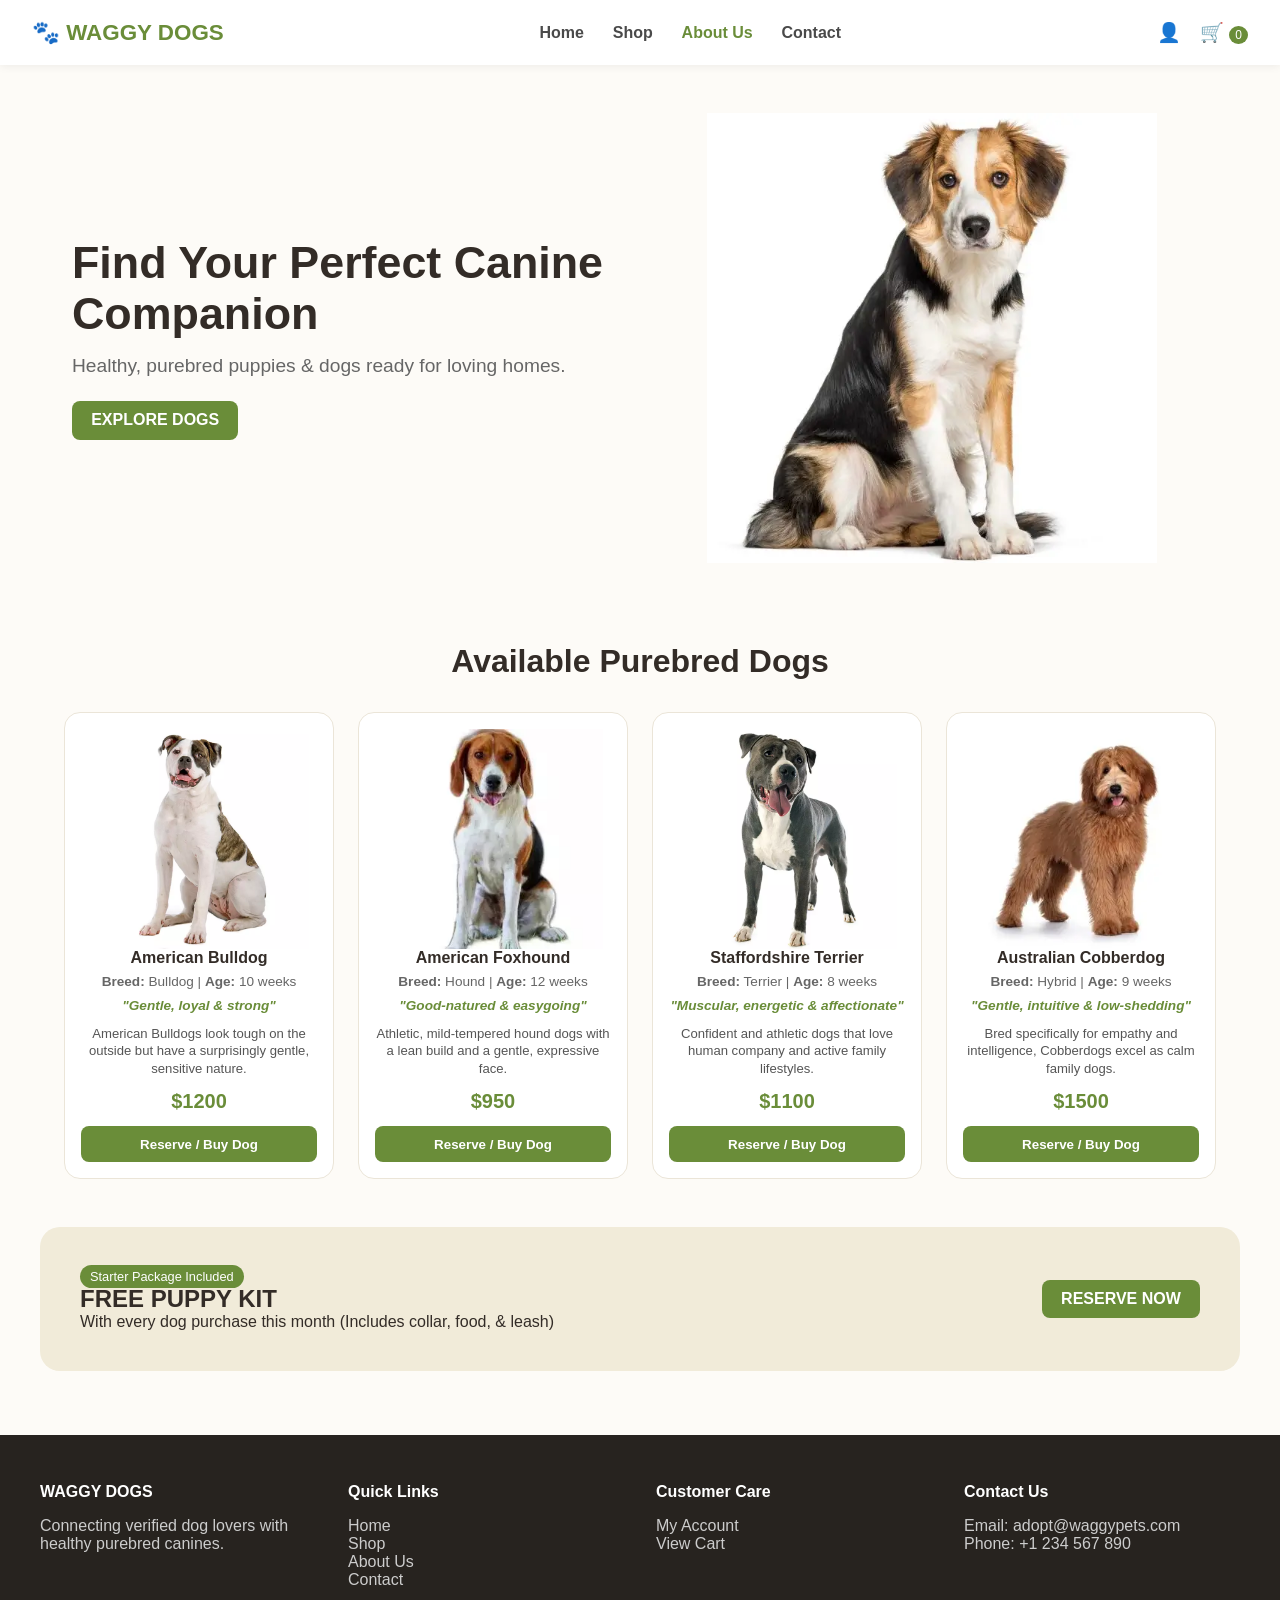
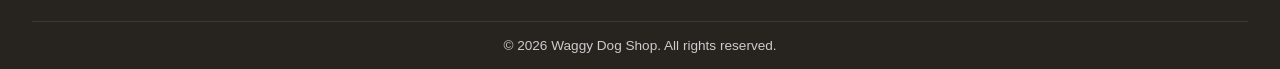
==== index.html @ 9242dd4b "Initial commit - pet shop website" ====
<!DOCTYPE html>
<html lang="en">

<head>
  <meta charset="UTF-8">
  <meta name="viewport" content="width=device-width, initial-scale=1.0">
  <title>WAGGY - Find & Buy Purebred Dogs</title>
  <link rel="stylesheet" href="css/style.css">
</head>

<body>

  <!-- Navigation Bar -->
  <nav class="navbar">
  <!-- 1. Logo -->
  <a href="index.html" class="logo">🐾 WAGGY DOGS</a>

  <!-- 2. Nav Links (Hidden on mobile) -->
  <ul class="nav-links" id="nav-links">
    <li><a href="index.html">Home</a></li>
    <li><a href="shop.html">Shop</a></li>
    <li><a href="about.html" class="active">About Us</a></li>
    <li><a href="contact.html">Contact</a></li>
  </ul>

  <!-- 3. Navigation Controls Wrapper -->
  <div class="nav-controls">
    <!-- Icons (User & Cart) -->
    <div class="nav-icons">
      <a href="login.html" title="Account">👤</a>
      <a href="cart.html" title="Cart">🛒 <span class="cart-badge" id="cart-count">0</span></a>
    </div>

    <!-- Menu Toggle Button (Rightmost position) -->
    <button class="menu-toggle" id="mobile-menu-btn" aria-label="Toggle navigation">☰</button>
  </div>
</nav>

  <!-- Hero Section -->
  <section class="hero">
    <div class="hero-text">
      <h1>Find Your Perfect Canine Companion</h1>
      <p>Healthy, purebred puppies & dogs ready for loving homes.</p>
      <a href="shop.html" class="btn-green">EXPLORE DOGS</a>
    </div>
    <div class="hero-img-wrap">
      <img src="images/border-collie.webp" alt="Border Collie Hero">
    </div>
  </section>

  <!-- Available Dogs Grid Section -->
  <section id="dogs-section" class="dogs-container">
    <h2 class="section-title">Available Purebred Dogs</h2>
    <div class="grid-4" id="dog-cards-wrapper">
      <!-- Dog cards rendered dynamically via JS -->
    </div>
  </section>

  <!-- Special Offer Banner -->
  <div class="special-banner">
    <div>
      <span class="offer-badge">Starter Package Included</span>
      <h2>FREE PUPPY KIT</h2>
      <p>With every dog purchase this month (Includes collar, food, & leash)</p>
    </div>
    <a href="shop.html" class="btn-green">RESERVE NOW</a>
  </div>

  <!-- Footer -->
  <footer>
    <div class="footer-content">
      <div class="footer-col">
        <h4>WAGGY DOGS</h4>
        <p>Connecting verified dog lovers with healthy purebred canines.</p>
      </div>
      <div class="footer-col">
        <h4>Quick Links</h4>
        <ul>
          <li><a href="index.html">Home</a></li>
          <li><a href="shop.html">Shop</a></li>
          <li><a href="about.html">About Us</a></li>
          <li><a href="contact.html">Contact</a></li>
        </ul>
      </div>
      <div class="footer-col">
        <h4>Customer Care</h4>
        <ul>
          <li><a href="login.html">My Account</a></li>
          <li><a href="cart.html">View Cart</a></li>
        </ul>
      </div>
      <div class="footer-col">
        <h4>Contact Us</h4>
        <p>Email: adopt@waggypets.com</p>
        <p>Phone: +1 234 567 890</p>
      </div>
    </div>
    <div class="copyright">
      &copy; 2026 Waggy Dog Shop. All rights reserved.
    </div>
  </footer>

  <script src="js/main.js"></script>
</body>

</html>
---- css/style.css ----
/* Layout & Reset */
* {
  box-sizing: border-box;
  margin: 0;
  padding: 0;
  font-family: 'Segoe UI', Tahoma, Geneva, Verdana, sans-serif;
}

body {
  background-color: #fdfbf7;
  color: #332C27;
}

/* Navbar */
.navbar {
  display: flex;
  justify-content: space-between;
  align-items: center;
  padding: 1.2rem 2rem;
  background-color: #ffffff;
  box-shadow: 0 2px 8px rgba(0,0,0,0.06);
  position: sticky;
  top: 0;
  z-index: 1000;
}

.logo {
  font-size: 1.4rem;
  font-weight: 800;
  color: #6A8D39;
  text-decoration: none;
}

.nav-links {
  display: flex;
  list-style: none;
  gap: 1.8rem;
}

.nav-links a {
  text-decoration: none;
  color: #4A4A4A;
  font-weight: 600;
  transition: color 0.2s;
}

.nav-links a.active, .nav-links a:hover {
  color: #6A8D39;
}

.nav-icons {
  display: flex;
  gap: 1.2rem;
  font-size: 1.2rem;
}

.nav-icons a {
  text-decoration: none;
}

.cart-badge {
  background-color: #6A8D39;
  color: white;
  padding: 2px 6px;
  border-radius: 50%;
  font-size: 0.75rem;
}

.menu-toggle {
  display: none;
  background: none;
  border: none;
  font-size: 1.8rem;
  cursor: pointer;
}

/* Hero Section */
.hero {
  display: flex;
  align-items: center;
  justify-content: space-between;
  padding: 3rem 2rem;
  max-width: 1200px;
  margin: 0 auto;
  gap: 2rem;
}

.hero-text {
  flex: 1;
}

.hero-text h1 {
  font-size: 2.8rem;
  color: #332C27;
  margin-bottom: 1rem;
}

.hero-text p {
  font-size: 1.2rem;
  color: #666;
  margin-bottom: 1.5rem;
}

.hero-img-wrap {
  flex: 1;
  display: flex;
  justify-content: center;
  align-items: center;
}

/* FIXED: Changed object-fit from cover to contain so the full hero dog image displays */
.hero-img-wrap img {
  width: 100%;
  max-height: 450px;
  object-fit: contain;
  border-radius: 20px;
}

/* Dog Grid */
.dogs-container {
  max-width: 1200px;
  margin: 2rem auto;
  padding: 0 1.5rem;
}

.section-title {
  text-align: center;
  font-size: 2rem;
  margin-bottom: 2rem;
  color: #332C27;
}

.grid-4 {
  display: grid;
  grid-template-columns: repeat(auto-fill, minmax(250px, 1fr));
  gap: 1.5rem;
}

.card {
  background: #ffffff;
  border: 1px solid #EBE5D8;
  border-radius: 16px;
  padding: 1rem;
  text-align: center;
  display: flex;
  flex-direction: column;
  justify-content: space-between;
  transition: transform 0.2s, box-shadow 0.2s;
}

.card:hover {
  transform: translateY(-4px);
  box-shadow: 0 8px 16px rgba(0,0,0,0.08);
}

.card-img-holder {
  width: 100%;
  height: 220px;
  display: flex;
  align-items: center;
  justify-content: center;
  overflow: hidden;
  background-color: #ffffff;
}

.card-img-holder img {
  max-width: 100%;
  max-height: 100%;
  object-fit: contain; /* Prevents image cropping in grid cards */
  display: block;
  margin: 0 auto;
}

.dog-temperament {
  font-size: 0.85rem;
  color: #6A8D39;
  font-weight: 600;
  margin: 0.2rem 0;
}

.dog-desc {
  font-size: 0.82rem;
  color: #555;
  margin: 0.5rem 0 0.8rem 0;
  line-height: 1.35;
}

.dog-info {
  font-size: 0.85rem;
  color: #666;
  margin: 0.4rem 0;
}

.price {
  font-size: 1.25rem;
  font-weight: 700;
  color: #6A8D39;
  margin-bottom: 0.8rem;
}

.btn-green {
  background-color: #6A8D39;
  color: white;
  padding: 0.65rem 1.2rem;
  border: none;
  border-radius: 8px;
  text-decoration: none;
  font-weight: 600;
  cursor: pointer;
  display: inline-block;
  transition: background 0.2s;
}

.btn-green:hover {
  background-color: #55722d;
}

/* Banner */
.special-banner {
  max-width: 1200px;
  margin: 3rem auto;
  background-color: #f1ebd9;
  padding: 2.5rem;
  border-radius: 20px;
  display: flex;
  justify-content: space-between;
  align-items: center;
}

.offer-badge {
  background-color: #6A8D39;
  color: white;
  font-size: 0.8rem;
  padding: 4px 10px;
  border-radius: 12px;
}

/* Footer */
footer {
  background-color: #27231f;
  color: #ccc;
  padding: 3rem 2rem 1rem;
  margin-top: 4rem;
}

.footer-content {
  max-width: 1200px;
  margin: 0 auto;
  display: grid;
  grid-template-columns: repeat(auto-fit, minmax(200px, 1fr));
  gap: 2rem;
}

.footer-col h4 {
  color: #fff;
  margin-bottom: 1rem;
}

.footer-col ul {
  list-style: none;
}

.footer-col a {
  color: #ccc;
  text-decoration: none;
}

.copyright {
  text-align: center;
  margin-top: 2rem;
  font-size: 0.85rem;
  border-top: 1px solid #3d3732;
  padding-top: 1rem;
}

/* Mobile Responsive */
@media (max-width: 768px) {
  .menu-toggle {
    display: block;
  }

  .nav-links {
    display: none;
    flex-direction: column;
    position: absolute;
    top: 100%;
    left: 0;
    width: 100%;
    background-color: #ffffff;
    padding: 1.5rem;
    box-shadow: 0 4px 8px rgba(0,0,0,0.1);
  }

  .nav-links.active {
    display: flex;
  }

  .hero {
    flex-direction: column;
    text-align: center;
  }

  .hero-img-wrap img {
    max-height: 300px;
  }

  .special-banner {
    flex-direction: column;
    gap: 1.5rem;
    text-align: center;
  }
}

/* Nav Controls Layout */
.nav-controls {
  display: flex;
  align-items: center;
  gap: 1rem;
}

/* Responsive Contact Page Styling */
.contact-container {
  width: 90%;
  max-width: 500px;
  margin: 40px auto;
  padding: 30px 20px;
  background: white;
  border-radius: 15px;
  box-shadow: 0 4px 15px rgba(0, 0, 0, 0.05);
}

.contact-form .form-group {
  margin-bottom: 1rem;
}

.contact-form input,
.contact-form textarea {
  width: 100%;
  padding: 12px 15px;
  border: 1px solid #ccc;
  border-radius: 8px;
  font-size: 0.95rem;
  outline: none;
}

.contact-form input:focus,
.contact-form textarea:focus {
  border-color: #6A8D39;
}

.btn-full {
  width: 100%;
}


/* Responsive Form Container */
.auth-container {
  width: 90%;
  max-width: 400px;
  margin: 60px auto;
  padding: 30px 20px;
  background: #ffffff;
  border-radius: 15px;
  box-shadow: 0 4px 15px rgba(0, 0, 0, 0.05);
  text-align: center;
}

.auth-form .form-group {
  margin-bottom: 1.2rem;
}

.auth-form input {
  width: 100%;
  padding: 12px 15px;
  border: 1px solid #EBE5D8;
  border-radius: 8px;
  font-size: 0.95rem;
  outline: none;
}

.auth-form input:focus {
  border-color: #6A8D39;
}
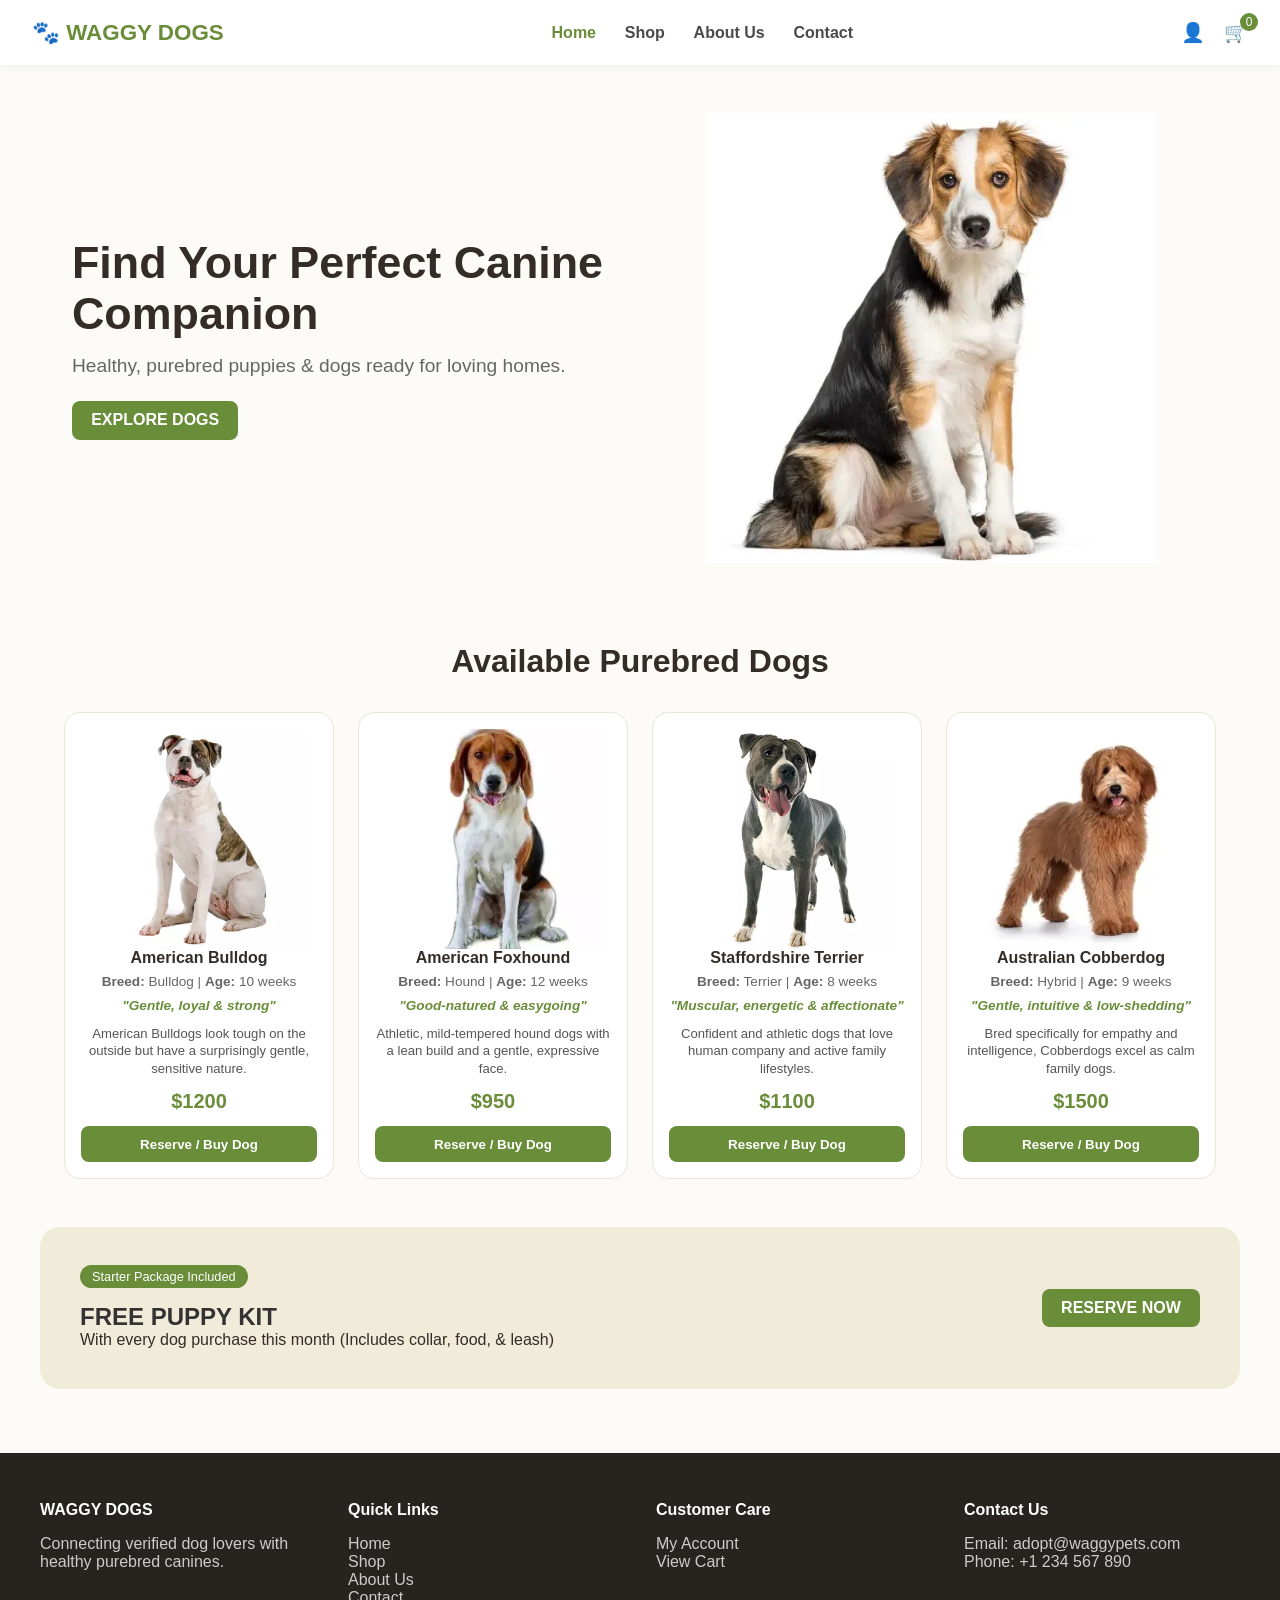
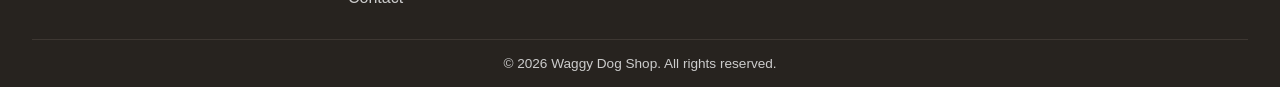
==== commit d60b7103: "first commit" ====
--- a/index.html
+++ b/index.html
@@ -4,37 +4,44 @@
 <head>
   <meta charset="UTF-8">
   <meta name="viewport" content="width=device-width, initial-scale=1.0">
-  <title>WAGGY - Find & Buy Purebred Dogs</title>
-  <link rel="stylesheet" href="css/style.css">
+  <title>Home - Waggy Dogs</title>
+
+<link rel="icon" type="image/svg+xml" href="images/favicon.svg?v=1">
+
+  <!-- CSS Stylesheets -->
+  <link rel="stylesheet" href="css/global.css">
+  <link rel="stylesheet" href="css/navbar.css">
+  <link rel="stylesheet" href="css/index.css">
+  <link rel="stylesheet" href="css/footer.css">
 </head>
 
 <body>
 
   <!-- Navigation Bar -->
   <nav class="navbar">
-  <!-- 1. Logo -->
-  <a href="index.html" class="logo">🐾 WAGGY DOGS</a>
+    <!-- 1. Logo -->
+    <a href="index.html" class="logo">🐾 WAGGY DOGS</a>
 
-  <!-- 2. Nav Links (Hidden on mobile) -->
-  <ul class="nav-links" id="nav-links">
-    <li><a href="index.html">Home</a></li>
-    <li><a href="shop.html">Shop</a></li>
-    <li><a href="about.html" class="active">About Us</a></li>
-    <li><a href="contact.html">Contact</a></li>
-  </ul>
+    <!-- 2. Nav Links (Hidden on mobile) -->
+    <ul class="nav-links" id="nav-links">
+      <li><a href="index.html" class="active">Home</a></li>
+      <li><a href="shop.html">Shop</a></li>
+      <li><a href="about.html">About Us</a></li>
+      <li><a href="contact.html">Contact</a></li>
+    </ul>
 
-  <!-- 3. Navigation Controls Wrapper -->
-  <div class="nav-controls">
-    <!-- Icons (User & Cart) -->
-    <div class="nav-icons">
-      <a href="login.html" title="Account">👤</a>
-      <a href="cart.html" title="Cart">🛒 <span class="cart-badge" id="cart-count">0</span></a>
+    <!-- 3. Navigation Controls Wrapper -->
+    <div class="nav-controls">
+      <!-- Icons (User & Cart) -->
+      <div class="nav-icons">
+        <a href="login.html" title="Account">👤</a>
+        <a href="cart.html" title="Cart">🛒 <span class="cart-badge" id="cart-count">0</span></a>
+      </div>
+
+      <!-- Menu Toggle Button (Rightmost position) -->
+      <button class="menu-toggle" id="mobile-menu-btn" aria-label="Toggle navigation">☰</button>
     </div>
-
-    <!-- Menu Toggle Button (Rightmost position) -->
-    <button class="menu-toggle" id="mobile-menu-btn" aria-label="Toggle navigation">☰</button>
-  </div>
-</nav>
+  </nav>
 
   <!-- Hero Section -->
   <section class="hero">
@@ -60,7 +67,9 @@
   <div class="special-banner">
     <div>
       <span class="offer-badge">Starter Package Included</span>
-      <h2>FREE PUPPY KIT</h2>
+      <br><br>
+      <!-- HTML -->
+      <h2 class="free">FREE PUPPY KIT</h2>
       <p>With every dog purchase this month (Includes collar, food, & leash)</p>
     </div>
     <a href="shop.html" class="btn-green">RESERVE NOW</a>
--- a/css/global.css
+++ b/css/global.css
@@ -0,0 +1,33 @@
+/* Layout & Reset */
+* {
+  box-sizing: border-box;
+  margin: 0;
+  padding: 0;
+  font-family: 'Segoe UI', Tahoma, Geneva, Verdana, sans-serif;
+}
+
+body {
+  background-color: #fdfbf7;
+  color: #332C27;
+}
+
+.btn-green {
+  background-color: #6A8D39;
+  color: white;
+  padding: 0.65rem 1.2rem;
+  border: none;
+  border-radius: 8px;
+  text-decoration: none;
+  font-weight: 600;
+  cursor: pointer;
+  display: inline-block;
+  transition: background 0.2s;
+}
+
+.btn-green:hover {
+  background-color: #55722d;
+}
+
+.btn-full {
+  width: 100%;
+}
--- a/css/navbar.css
+++ b/css/navbar.css
@@ -0,0 +1,131 @@
+/* Navbar Main Wrapper */
+.navbar {
+  display: flex;
+  justify-content: space-between;
+  align-items: center;
+  padding: 1.2rem 2rem;
+  background-color: #ffffff;
+  box-shadow: 0 2px 8px rgba(0, 0, 0, 0.06);
+  position: sticky;
+  top: 0;
+  z-index: 1000;
+}
+
+.logo {
+  font-size: 1.4rem;
+  font-weight: 800;
+  color: #6A8D39;
+  text-decoration: none;
+}
+
+/* Desktop Links */
+.nav-links {
+  display: flex;
+  list-style: none;
+  gap: 1.8rem;
+  margin: 0;
+  padding: 0;
+}
+
+.nav-links a {
+  text-decoration: none;
+  color: #4A4A4A;
+  font-weight: 600;
+  transition: color 0.2s;
+}
+
+.nav-links a.active, 
+.nav-links a:hover {
+  color: #6A8D39;
+}
+
+/* Nav Right Controls */
+.nav-controls {
+  display: flex;
+  align-items: center;
+  gap: 1rem;
+}
+
+.nav-icons {
+  display: flex;
+  gap: 1.2rem;
+  font-size: 1.2rem;
+}
+
+.nav-icons a {
+  text-decoration: none;
+}
+
+a[title="Cart"] {
+  position: relative;
+  display: inline-flex;
+  align-items: center;
+  text-decoration: none;
+}
+
+.cart-badge {
+  position: absolute;
+  top: -8px;
+  right: -10px;
+  background-color: #6A8D39;
+  color: white;
+  min-width: 18px;
+  height: 18px;
+  padding: 2px 5px;
+  border-radius: 50%;
+  font-size: 0.75rem;
+  line-height: 14px;
+  text-align: center;
+}
+
+.menu-toggle {
+  display: none;
+  background: none;
+  border: none;
+  font-size: 1.8rem;
+  cursor: pointer;
+  color: #333;
+}
+
+/* Responsive Mobile Rules */
+@media (max-width: 768px) {
+  .menu-toggle {
+    display: block;
+  }
+
+  .logo {
+    font-size: 18px;
+  }
+
+  /* Left-aligned text inside right-positioned dropdown card */
+  .nav-links {
+    display: none;
+    flex-direction: column;
+    position: absolute;
+    top: 100%;
+    right: 0;
+    left: auto;
+    width: 200px;
+    background-color: #ffffff;
+    padding: 1.5rem 1.8rem;
+    box-shadow: 0 10px 25px rgba(0, 0, 0, 0.12);
+    align-items: flex-start; /* Left-aligns menu items */
+    text-align: left;        /* Keeps text flush left */
+    gap: 1.2rem;
+    border-bottom-left-radius: 12px;
+    border-bottom-right-radius: 0;
+  }
+
+  .nav-links.active {
+    display: flex;
+  }
+
+  .nav-links li {
+    width: 100%;
+  }
+
+  .nav-links a {
+    display: block;
+    width: 100%;
+  }
+}
--- a/css/index.css
+++ b/css/index.css
@@ -0,0 +1,168 @@
+/* Hero Section */
+.hero {
+  display: flex;
+  align-items: center;
+  justify-content: space-between;
+  padding: 3rem 2rem;
+  max-width: 1200px;
+  margin: 0 auto;
+  gap: 2rem;
+}
+
+.hero-text {
+  flex: 1;
+}
+
+.hero-text h1 {
+  font-size: 2.8rem;
+  color: #332C27;
+  margin-bottom: 1rem;
+}
+
+.hero-text p {
+  font-size: 1.2rem;
+  color: #666;
+  margin-bottom: 1.5rem;
+}
+
+.hero-img-wrap {
+  flex: 1;
+  display: flex;
+  justify-content: center;
+  align-items: center;
+}
+
+.hero-img-wrap img {
+  width: 100%;
+  max-height: 450px;
+  object-fit: contain;
+  border-radius: 20px;
+}
+
+/* Dog Grid */
+.dogs-container {
+  max-width: 1200px;
+  margin: 2rem auto;
+  padding: 0 1.5rem;
+}
+
+.section-title {
+  text-align: center;
+  font-size: 2rem;
+  margin-bottom: 2rem;
+  color: #332C27;
+}
+
+.grid-4 {
+  display: grid;
+  grid-template-columns: repeat(auto-fill, minmax(250px, 1fr));
+  gap: 1.5rem;
+}
+
+.card {
+  background: #ffffff;
+  border: 1px solid #EBE5D8;
+  border-radius: 16px;
+  padding: 1rem;
+  text-align: center;
+  display: flex;
+  flex-direction: column;
+  justify-content: space-between;
+  transition: transform 0.2s, box-shadow 0.2s;
+}
+
+.card:hover {
+  transform: translateY(-4px);
+  box-shadow: 0 8px 16px rgba(0,0,0,0.08);
+}
+
+.card-img-holder {
+  width: 100%;
+  height: 220px;
+  display: flex;
+  align-items: center;
+  justify-content: center;
+  overflow: hidden;
+  background-color: #ffffff;
+}
+
+.card-img-holder img {
+  max-width: 100%;
+  max-height: 100%;
+  object-fit: contain;
+  display: block;
+  margin: 0 auto;
+}
+
+.dog-temperament {
+  font-size: 0.85rem;
+  color: #6A8D39;
+  font-weight: 600;
+  margin: 0.2rem 0;
+}
+
+.dog-desc {
+  font-size: 0.82rem;
+  color: #555;
+  margin: 0.5rem 0 0.8rem 0;
+  line-height: 1.35;
+}
+
+.dog-info {
+  font-size: 0.85rem;
+  color: #666;
+  margin: 0.4rem 0;
+}
+
+.price {
+  font-size: 1.25rem;
+  font-weight: 700;
+  color: #6A8D39;
+  margin-bottom: 0.8rem;
+}
+
+/* Banner */
+.special-banner {
+  max-width: 1200px;
+  margin: 3rem auto;
+  background-color: #f1ebd9;
+  padding: 2.5rem;
+  border-radius: 20px;
+  display: flex;
+  justify-content: space-between;
+  align-items: center;
+}
+
+.offer-badge {
+  background-color: #6A8D39;
+  color: white;
+  font-size: 0.8rem;
+  padding: 4px 12px;
+  border-radius: 12px;
+}
+/* CSS */
+.free {
+  color: #333333; /* Default text color */
+  cursor: pointer;
+  transition: color 0.2s ease; /* Smooth hover transition */
+}
+
+.free:hover {
+  color: red;
+}
+@media (max-width: 768px) {
+  .hero {
+    flex-direction: column;
+    text-align: center;
+  }
+
+  .hero-img-wrap img {
+    max-height: 300px;
+  }
+
+  .special-banner {
+    flex-direction: column;
+    gap: 1.5rem;
+    text-align: center;
+  }
+}
--- a/css/footer.css
+++ b/css/footer.css
@@ -0,0 +1,37 @@
+/* Footer */
+footer {
+  background-color: #27231f;
+  color: #ccc;
+  padding: 3rem 2rem 1rem;
+  margin-top: 4rem;
+}
+
+.footer-content {
+  max-width: 1200px;
+  margin: 0 auto;
+  display: grid;
+  grid-template-columns: repeat(auto-fit, minmax(200px, 1fr));
+  gap: 2rem;
+}
+
+.footer-col h4 {
+  color: #fff;
+  margin-bottom: 1rem;
+}
+
+.footer-col ul {
+  list-style: none;
+}
+
+.footer-col a {
+  color: #ccc;
+  text-decoration: none;
+}
+
+.copyright {
+  text-align: center;
+  margin-top: 2rem;
+  font-size: 0.85rem;
+  border-top: 1px solid #3d3732;
+  padding-top: 1rem;
+}
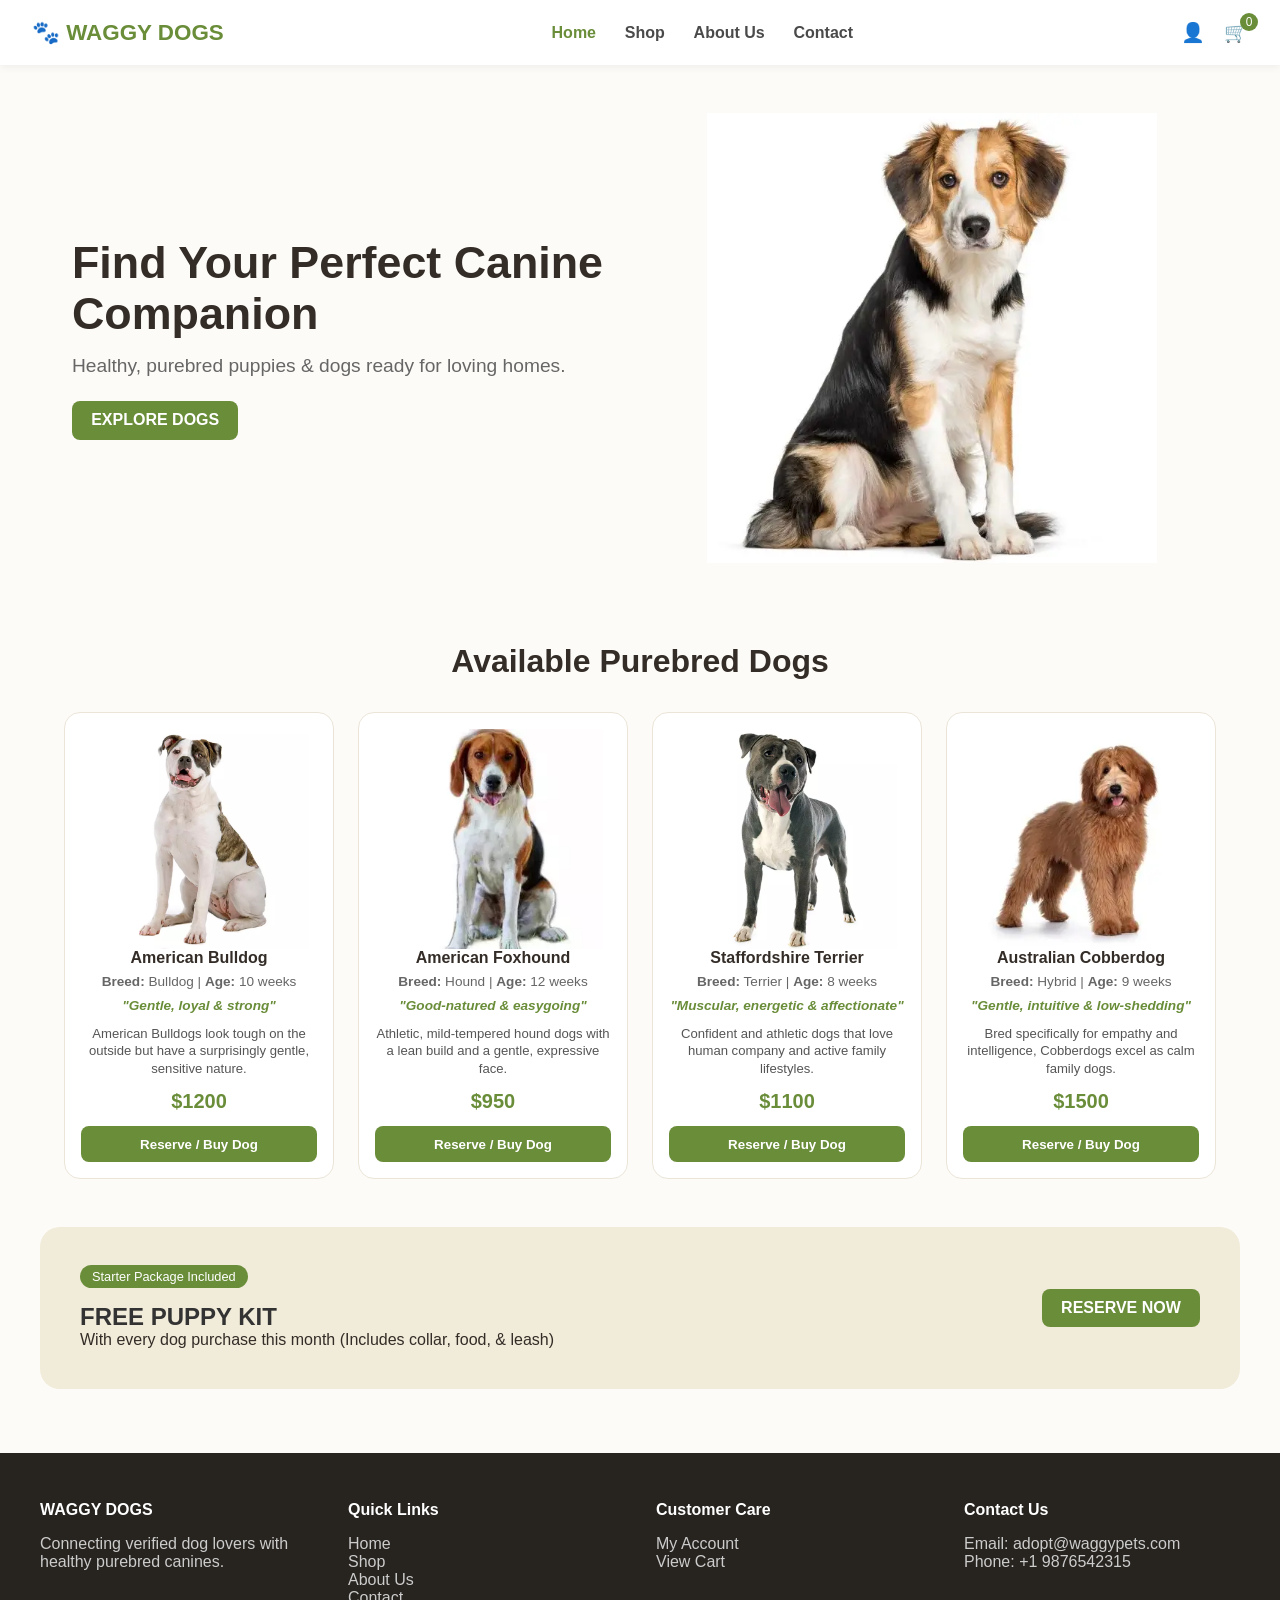
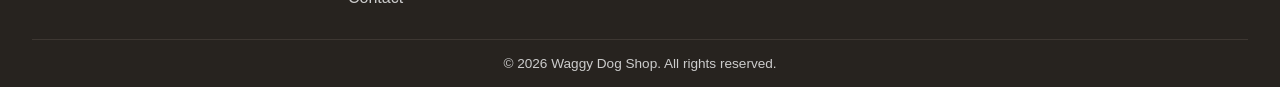
==== commit b8b47914: "updated number" ====
--- a/index.html
+++ b/index.html
@@ -74,42 +74,42 @@
     </div>
     <a href="shop.html" class="btn-green">RESERVE NOW</a>
   </div>
-
-  <!-- Footer -->
-  <footer>
-    <div class="footer-content">
-      <div class="footer-col">
-        <h4>WAGGY DOGS</h4>
-        <p>Connecting verified dog lovers with healthy purebred canines.</p>
-      </div>
-      <div class="footer-col">
-        <h4>Quick Links</h4>
-        <ul>
-          <li><a href="index.html">Home</a></li>
-          <li><a href="shop.html">Shop</a></li>
-          <li><a href="about.html">About Us</a></li>
-          <li><a href="contact.html">Contact</a></li>
-        </ul>
-      </div>
-      <div class="footer-col">
-        <h4>Customer Care</h4>
-        <ul>
-          <li><a href="login.html">My Account</a></li>
-          <li><a href="cart.html">View Cart</a></li>
-        </ul>
-      </div>
-      <div class="footer-col">
-        <h4>Contact Us</h4>
-        <p>Email: adopt@waggypets.com</p>
-        <p>Phone: +1 234 567 890</p>
-      </div>
-    </div>
-    <div class="copyright">
-      &copy; 2026 Waggy Dog Shop. All rights reserved.
-    </div>
-  </footer>
-
-  <script src="js/main.js"></script>
-</body>
-
-</html>+ 
+  <!-- Footer --> 
+  <footer> 
+    <div class="footer-content"> 
+      <div class="footer-col"> 
+        <h4>WAGGY DOGS</h4> 
+        <p>Connecting verified dog lovers with healthy purebred canines.</p> 
+      </div> 
+      <div class="footer-col"> 
+        <h4>Quick Links</h4> 
+        <ul>  
+          <li><a href="index.html">Home</a></li> 
+          <li><a href="shop.html">Shop</a></li> 
+          <li><a href="about.html">About Us</a></li> 
+          <li><a href="contact.html">Contact</a></li> 
+        </ul> 
+      </div> 
+      <div class="footer-col"> 
+        <h4>Customer Care</h4> 
+        <ul> 
+          <li><a href="login.html">My Account</a></li> 
+          <li><a href="cart.html">View Cart</a></li> 
+        </ul> 
+      </div> 
+      <div class="footer-col">  
+        <h4>Contact Us</h4> 
+        <p>Email: adopt@waggypets.com</p> 
+        <p>Phone: +1 9876542315</p> 
+      </div> 
+    </div> 
+    <div class="copyright"> 
+      &copy; 2026 Waggy Dog Shop. All rights reserved. 
+    </div> 
+  </footer> 
+ 
+  <script src="js/main.js"></script> 
+</body> 
+ 
+</html> 
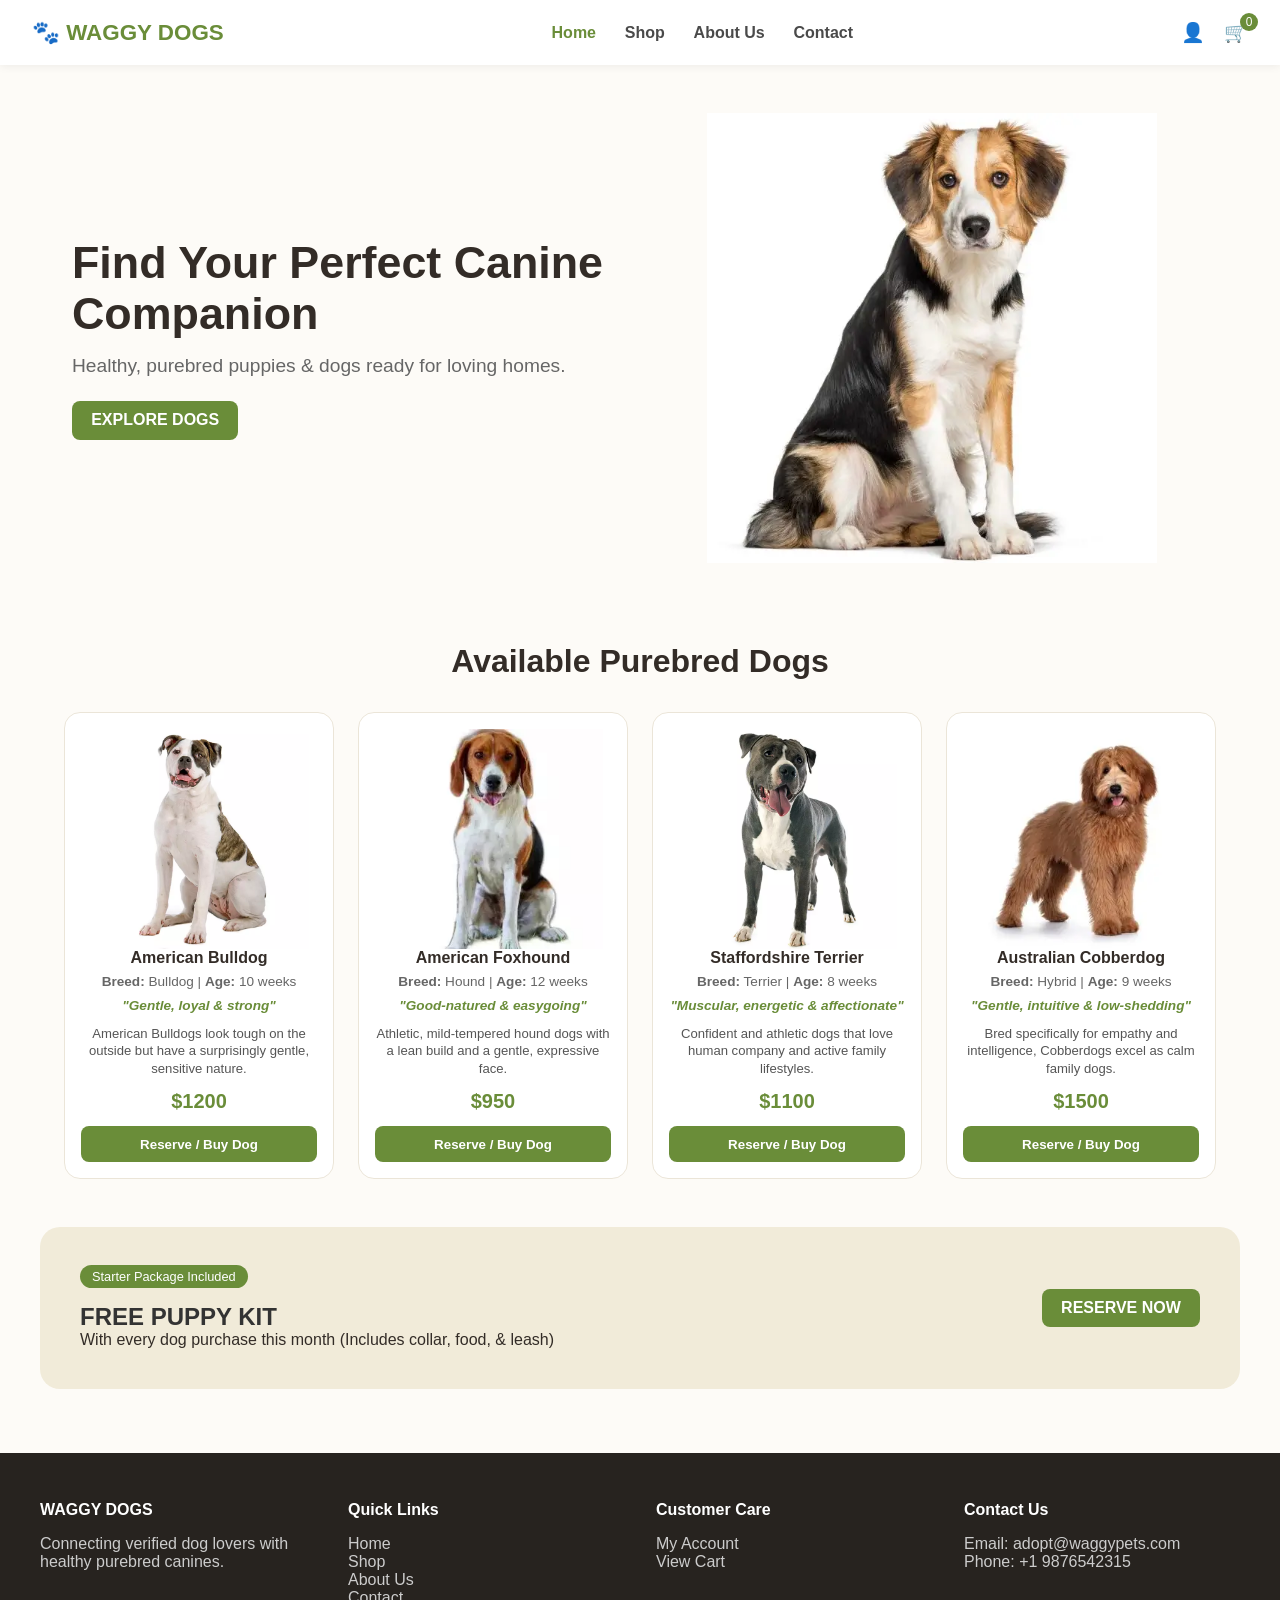
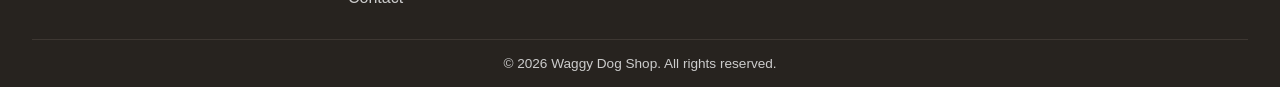
==== commit 2ba46bf1: "aos-library updated" ====
--- a/index.html
+++ b/index.html
@@ -6,7 +6,8 @@
   <meta name="viewport" content="width=device-width, initial-scale=1.0">
   <title>Home - Waggy Dogs</title>
 
-<link rel="icon" type="image/svg+xml" href="images/favicon.svg?v=1">
+  <!-- AOS Library CSS from CDN -->
+  <link rel="stylesheet" href="https://unpkg.com/aos@2.3.1/dist/aos.css">
 
   <!-- CSS Stylesheets -->
   <link rel="stylesheet" href="css/global.css">
@@ -17,7 +18,7 @@
 
 <body>
 
-  <!-- Navigation Bar -->
+  <!-- Navigation Bar (Kept static so it stays visible while scrolling) -->
   <nav class="navbar">
     <!-- 1. Logo -->
     <a href="index.html" class="logo">🐾 WAGGY DOGS</a>
@@ -43,28 +44,28 @@
     </div>
   </nav>
 
-  <!-- Hero Section -->
+  <!-- Hero Section (Text fades right, Image fades left) -->
   <section class="hero">
-    <div class="hero-text">
+    <div class="hero-text" data-aos="fade-right" data-aos-duration="1000">
       <h1>Find Your Perfect Canine Companion</h1>
       <p>Healthy, purebred puppies & dogs ready for loving homes.</p>
       <a href="shop.html" class="btn-green">EXPLORE DOGS</a>
     </div>
-    <div class="hero-img-wrap">
+    <div class="hero-img-wrap" data-aos="fade-left" data-aos-duration="1000">
       <img src="images/border-collie.webp" alt="Border Collie Hero">
     </div>
   </section>
 
-  <!-- Available Dogs Grid Section -->
-  <section id="dogs-section" class="dogs-container">
+  <!-- Available Dogs Grid Section (Fades up smoothly as you scroll down) -->
+  <section id="dogs-section" class="dogs-container" data-aos="fade-up" data-aos-delay="200">
     <h2 class="section-title">Available Purebred Dogs</h2>
     <div class="grid-4" id="dog-cards-wrapper">
       <!-- Dog cards rendered dynamically via JS -->
     </div>
   </section>
 
-  <!-- Special Offer Banner -->
-  <div class="special-banner">
+  <!-- Special Offer Banner (Zooms in to catch attention) -->
+  <div class="special-banner" data-aos="zoom-in" data-aos-duration="800">
     <div>
       <span class="offer-badge">Starter Package Included</span>
       <br><br>
@@ -75,14 +76,14 @@
     <a href="shop.html" class="btn-green">RESERVE NOW</a>
   </div>
  
-  <!-- Footer --> 
+  <!-- Footer (Columns cascade/reveal with sequential delays) --> 
   <footer> 
     <div class="footer-content"> 
-      <div class="footer-col"> 
+      <div class="footer-col" data-aos="fade-up" data-aos-delay="100"> 
         <h4>WAGGY DOGS</h4> 
         <p>Connecting verified dog lovers with healthy purebred canines.</p> 
       </div> 
-      <div class="footer-col"> 
+      <div class="footer-col" data-aos="fade-up" data-aos-delay="200"> 
         <h4>Quick Links</h4> 
         <ul>  
           <li><a href="index.html">Home</a></li> 
@@ -91,14 +92,14 @@
           <li><a href="contact.html">Contact</a></li> 
         </ul> 
       </div> 
-      <div class="footer-col"> 
+      <div class="footer-col" data-aos="fade-up" data-aos-delay="300"> 
         <h4>Customer Care</h4> 
         <ul> 
           <li><a href="login.html">My Account</a></li> 
           <li><a href="cart.html">View Cart</a></li> 
         </ul> 
       </div> 
-      <div class="footer-col">  
+      <div class="footer-col" data-aos="fade-up" data-aos-delay="400">  
         <h4>Contact Us</h4> 
         <p>Email: adopt@waggypets.com</p> 
         <p>Phone: +1 9876542315</p> 
@@ -109,7 +110,18 @@
     </div> 
   </footer> 
  
+  <!-- Custom Application Script -->
   <script src="js/main.js"></script> 
+
+  <!-- AOS Library JS from CDN -->
+  <script src="https://unpkg.com/aos@2.3.1/dist/aos.js"></script>
+  
+  <!-- Initialize AOS -->
+  <script>
+    AOS.init({
+      once: true // Animations happen only once while scrolling down
+    });
+  </script>
 </body> 
  
-</html> +</html>
